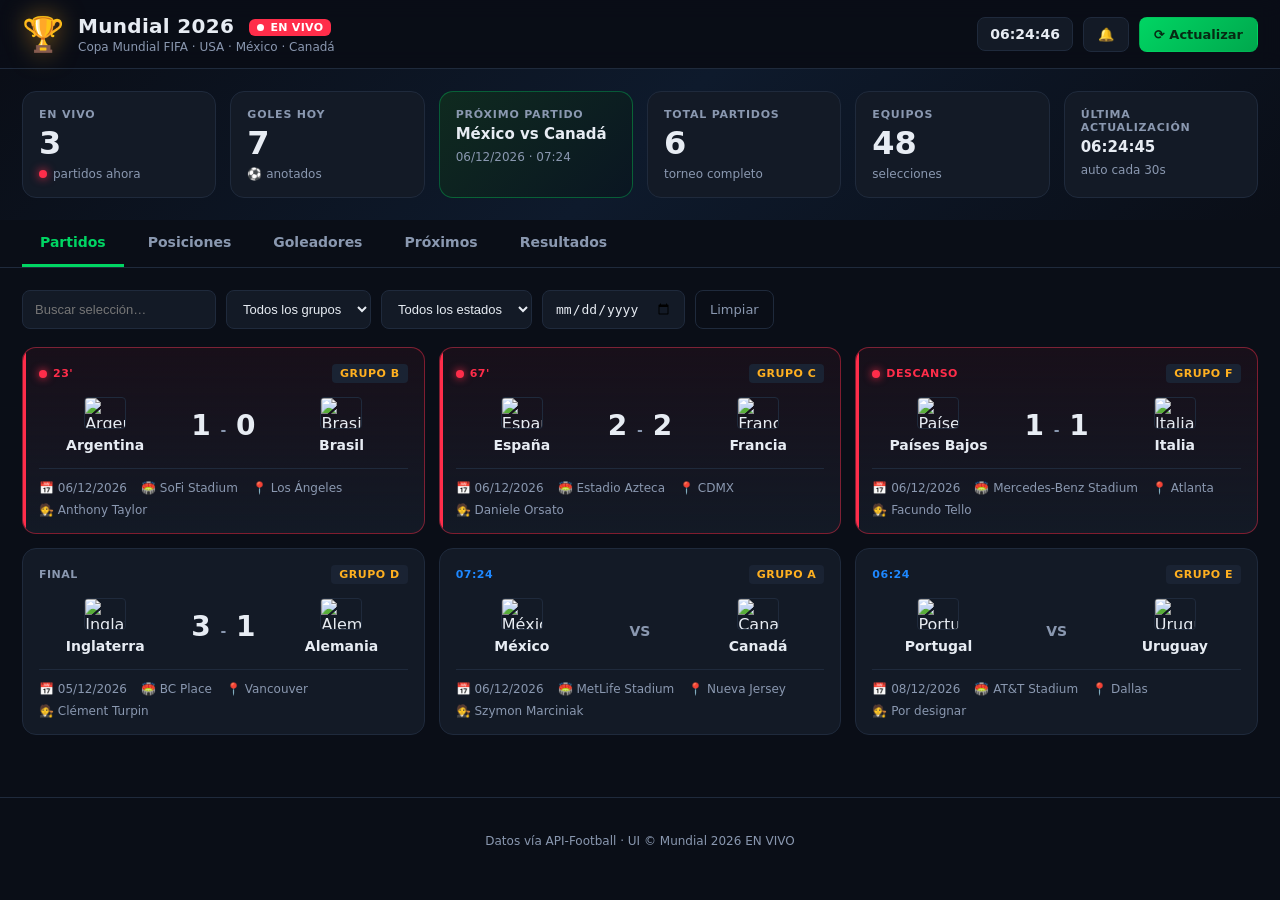
==== public/mundial/index.html @ 618f3731 "Changes Co-authored-by: SalvaFriu9 <187421388+SalvaFriu9@users.noreply.github.com>" ====
<!DOCTYPE html>
<html lang="es">
<head>
<meta charset="UTF-8" />
<meta name="viewport" content="width=device-width, initial-scale=1.0" />
<title>Mundial 2026 EN VIVO · Marcadores, Posiciones y Estadísticas</title>
<meta name="description" content="Sigue en vivo la Copa Mundial FIFA 2026: marcadores en directo, goles, posiciones por grupo, estadísticas, goleadores y próximos partidos." />
<link rel="preconnect" href="https://flagcdn.com" />
<link rel="stylesheet" href="./styles.css" />
</head>
<body>
  <!-- HEADER -->
  <header class="topbar">
    <div class="brand">
      <div class="logo">🏆</div>
      <div>
        <h1>Mundial 2026 <span class="live-tag"><span class="dot"></span>EN VIVO</span></h1>
        <p class="sub">Copa Mundial FIFA · USA · México · Canadá</p>
      </div>
    </div>
    <div class="header-actions">
      <div class="clock" id="clock">--:--:--</div>
      <button id="soundToggle" class="icon-btn" title="Sonido de gol">🔔</button>
      <button id="refreshBtn" class="icon-btn primary" title="Actualizar ahora">⟳ Actualizar</button>
    </div>
  </header>

  <!-- DASHBOARD -->
  <section class="dashboard" aria-label="Resumen">
    <div class="stat-card">
      <div class="stat-label">En vivo</div>
      <div class="stat-value" id="stat-live">0</div>
      <div class="stat-foot"><span class="live-dot"></span>partidos ahora</div>
    </div>
    <div class="stat-card">
      <div class="stat-label">Goles hoy</div>
      <div class="stat-value" id="stat-goals">0</div>
      <div class="stat-foot">⚽ anotados</div>
    </div>
    <div class="stat-card highlight">
      <div class="stat-label">Próximo partido</div>
      <div class="stat-value small" id="stat-next">—</div>
      <div class="stat-foot" id="stat-next-time">—</div>
    </div>
    <div class="stat-card">
      <div class="stat-label">Total partidos</div>
      <div class="stat-value" id="stat-total">0</div>
      <div class="stat-foot">torneo completo</div>
    </div>
    <div class="stat-card">
      <div class="stat-label">Equipos</div>
      <div class="stat-value" id="stat-teams">48</div>
      <div class="stat-foot">selecciones</div>
    </div>
    <div class="stat-card">
      <div class="stat-label">Última actualización</div>
      <div class="stat-value small" id="stat-updated">—</div>
      <div class="stat-foot">auto cada 30s</div>
    </div>
  </section>

  <!-- TABS -->
  <nav class="tabs" id="tabs">
    <button class="tab active" data-tab="matches">Partidos</button>
    <button class="tab" data-tab="standings">Posiciones</button>
    <button class="tab" data-tab="scorers">Goleadores</button>
    <button class="tab" data-tab="upcoming">Próximos</button>
    <button class="tab" data-tab="results">Resultados</button>
  </nav>

  <main class="content">
    <!-- MATCHES -->
    <section class="tab-panel active" id="panel-matches">
      <div class="filters">
        <input type="text" id="f-team" placeholder="Buscar selección…" />
        <select id="f-group"><option value="">Todos los grupos</option></select>
        <select id="f-status">
          <option value="">Todos los estados</option>
          <option value="LIVE">En vivo</option>
          <option value="NS">Programados</option>
          <option value="FT">Finalizados</option>
        </select>
        <input type="date" id="f-date" />
        <button id="f-clear" class="ghost">Limpiar</button>
      </div>
      <div id="matches" class="match-grid"></div>
    </section>

    <!-- STANDINGS -->
    <section class="tab-panel" id="panel-standings">
      <div id="standings" class="standings-grid"></div>
    </section>

    <!-- SCORERS -->
    <section class="tab-panel" id="panel-scorers">
      <div id="scorers" class="scorers-list"></div>
    </section>

    <!-- UPCOMING -->
    <section class="tab-panel" id="panel-upcoming">
      <div id="upcoming" class="match-grid"></div>
    </section>

    <!-- RESULTS -->
    <section class="tab-panel" id="panel-results">
      <div id="results" class="match-grid"></div>
    </section>
  </main>

  <!-- MATCH DETAIL MODAL -->
  <div class="modal" id="modal" hidden>
    <div class="modal-bg" data-close></div>
    <div class="modal-card">
      <button class="modal-close" data-close>✕</button>
      <div id="modal-body"></div>
    </div>
  </div>

  <!-- TOAST -->
  <div id="toasts" class="toasts"></div>

  <audio id="goalSound" src="https://cdn.jsdelivr.net/gh/anars/blank-audio@master/250-milliseconds-of-silence.mp3" preload="auto"></audio>

  <footer class="footer">
    <p>Datos vía API-Football · UI © Mundial 2026 EN VIVO</p>
  </footer>

  <script src="./app.js" defer></script>
</body>
</html>
---- public/mundial/styles.css ----
/* === MUNDIAL 2026 EN VIVO === */
:root{
  --bg:#0a0e17;
  --bg-2:#111827;
  --panel:#131a26;
  --panel-2:#1a2333;
  --border:#1f2a3c;
  --text:#e7ecf3;
  --muted:#8a98b0;
  --primary:#00d563;       /* verde campo */
  --primary-2:#00a84d;
  --accent:#ffb020;        /* dorado trofeo */
  --live:#ff2d4a;
  --blue:#1e88ff;
  --shadow: 0 10px 30px rgba(0,0,0,.45);
  --radius:14px;
  --grad-hero: linear-gradient(135deg,#0a0e17 0%,#0e1a2c 50%,#0a0e17 100%);
}
*{box-sizing:border-box}
html,body{margin:0;padding:0;background:var(--bg);color:var(--text);font-family:'Inter','Segoe UI',system-ui,sans-serif;-webkit-font-smoothing:antialiased}
a{color:inherit}
button{font-family:inherit;cursor:pointer}

/* TOPBAR */
.topbar{
  position:sticky;top:0;z-index:50;
  display:flex;justify-content:space-between;align-items:center;
  padding:14px 22px;background:rgba(10,14,23,.85);backdrop-filter:blur(10px);
  border-bottom:1px solid var(--border);
}
.brand{display:flex;align-items:center;gap:14px}
.logo{font-size:34px;filter:drop-shadow(0 0 12px rgba(255,176,32,.5))}
.topbar h1{margin:0;font-size:20px;font-weight:800;letter-spacing:.3px}
.topbar .sub{margin:2px 0 0;color:var(--muted);font-size:12px}
.live-tag{display:inline-flex;align-items:center;gap:6px;background:var(--live);color:#fff;padding:2px 8px;border-radius:6px;font-size:11px;font-weight:700;margin-left:8px;vertical-align:middle}
.live-tag .dot{width:7px;height:7px;border-radius:50%;background:#fff;animation:blink 1s infinite}
@keyframes blink{50%{opacity:.25}}
.header-actions{display:flex;gap:10px;align-items:center}
.clock{font-variant-numeric:tabular-nums;background:var(--panel);padding:8px 12px;border-radius:8px;border:1px solid var(--border);font-weight:600;font-size:14px}
.icon-btn{background:var(--panel);border:1px solid var(--border);color:var(--text);padding:9px 14px;border-radius:8px;font-weight:600;font-size:13px;transition:all .2s}
.icon-btn:hover{background:var(--panel-2);transform:translateY(-1px)}
.icon-btn.primary{background:linear-gradient(135deg,var(--primary),var(--primary-2));border-color:transparent;color:#062a13}
.icon-btn.primary:hover{filter:brightness(1.1)}

/* DASHBOARD */
.dashboard{
  display:grid;grid-template-columns:repeat(6,1fr);gap:14px;padding:22px;
  background:var(--grad-hero);
}
.stat-card{
  background:var(--panel);border:1px solid var(--border);border-radius:var(--radius);
  padding:16px;position:relative;overflow:hidden;transition:transform .2s,border-color .2s;
}
.stat-card:hover{transform:translateY(-2px);border-color:#2a3a55}
.stat-card.highlight{background:linear-gradient(135deg,#0f2a1f,#0a1622);border-color:rgba(0,213,99,.35)}
.stat-label{color:var(--muted);font-size:11px;text-transform:uppercase;letter-spacing:.8px;font-weight:600}
.stat-value{font-size:32px;font-weight:800;margin-top:6px;line-height:1}
.stat-value.small{font-size:15px;font-weight:700}
.stat-foot{margin-top:8px;color:var(--muted);font-size:12px;display:flex;align-items:center;gap:6px}
.live-dot{width:8px;height:8px;border-radius:50%;background:var(--live);box-shadow:0 0 10px var(--live);animation:blink 1s infinite}

/* TABS */
.tabs{display:flex;gap:6px;padding:0 22px;border-bottom:1px solid var(--border);overflow-x:auto;scrollbar-width:none}
.tabs::-webkit-scrollbar{display:none}
.tab{background:transparent;border:none;color:var(--muted);padding:14px 18px;font-weight:600;font-size:14px;border-bottom:3px solid transparent;white-space:nowrap;transition:all .2s}
.tab:hover{color:var(--text)}
.tab.active{color:var(--primary);border-color:var(--primary)}

.content{padding:22px;max-width:1500px;margin:0 auto}
.tab-panel{display:none;animation:fade .3s}
.tab-panel.active{display:block}
@keyframes fade{from{opacity:0;transform:translateY(6px)}to{opacity:1}}

/* FILTERS */
.filters{display:flex;gap:10px;flex-wrap:wrap;margin-bottom:18px}
.filters input,.filters select{
  background:var(--panel);border:1px solid var(--border);color:var(--text);
  padding:10px 12px;border-radius:8px;font-size:13px;min-width:140px;outline:none;
}
.filters input:focus,.filters select:focus{border-color:var(--primary)}
.ghost{background:transparent;border:1px solid var(--border);color:var(--muted);padding:10px 14px;border-radius:8px;font-size:13px}
.ghost:hover{color:var(--text);border-color:var(--text)}

/* MATCH CARDS */
.match-grid{display:grid;grid-template-columns:repeat(auto-fill,minmax(340px,1fr));gap:14px}
.match-card{
  background:var(--panel);border:1px solid var(--border);border-radius:var(--radius);
  padding:16px;cursor:pointer;transition:all .25s;position:relative;overflow:hidden;
}
.match-card:hover{transform:translateY(-3px);border-color:#2a3a55;box-shadow:var(--shadow)}
.match-card.live{border-color:rgba(255,45,74,.45);background:linear-gradient(180deg,rgba(255,45,74,.06),var(--panel))}
.match-card.live::before{content:'';position:absolute;left:0;top:0;bottom:0;width:3px;background:var(--live)}
.match-card.updated{animation:pulse 1s}
@keyframes pulse{0%{box-shadow:0 0 0 0 rgba(0,213,99,.5)}100%{box-shadow:0 0 0 14px rgba(0,213,99,0)}}

.mc-head{display:flex;justify-content:space-between;align-items:center;font-size:11px;color:var(--muted);margin-bottom:14px;text-transform:uppercase;letter-spacing:.5px}
.mc-status{display:flex;align-items:center;gap:6px;font-weight:700}
.mc-status.live{color:var(--live)}
.mc-status.live .blink{width:8px;height:8px;background:var(--live);border-radius:50%;animation:blink 1s infinite;box-shadow:0 0 8px var(--live)}
.mc-status.ft{color:var(--muted)}
.mc-status.ns{color:var(--blue)}
.mc-group{background:var(--panel-2);padding:3px 8px;border-radius:4px;color:var(--accent);font-weight:700}

.mc-teams{display:grid;grid-template-columns:1fr auto 1fr;gap:12px;align-items:center}
.mc-team{display:flex;flex-direction:column;align-items:center;gap:8px;text-align:center}
.mc-team img{width:42px;height:32px;object-fit:cover;border-radius:4px;border:1px solid var(--border)}
.mc-team .name{font-weight:700;font-size:14px;line-height:1.2}
.mc-score{font-size:28px;font-weight:800;font-variant-numeric:tabular-nums;min-width:80px;text-align:center}
.mc-score .vs{font-size:14px;color:var(--muted)}
.mc-foot{margin-top:14px;padding-top:12px;border-top:1px solid var(--border);font-size:12px;color:var(--muted);display:flex;flex-wrap:wrap;gap:8px 14px}
.mc-foot span{display:inline-flex;align-items:center;gap:5px}

/* STANDINGS */
.standings-grid{display:grid;grid-template-columns:repeat(auto-fill,minmax(380px,1fr));gap:16px}
.group-card{background:var(--panel);border:1px solid var(--border);border-radius:var(--radius);overflow:hidden}
.group-head{padding:14px 16px;background:linear-gradient(90deg,var(--panel-2),var(--panel));border-bottom:1px solid var(--border);font-weight:800;color:var(--accent);letter-spacing:.5px}
.group-table{width:100%;border-collapse:collapse;font-size:13px}
.group-table th,.group-table td{padding:10px 12px;text-align:center}
.group-table th{color:var(--muted);font-weight:600;font-size:11px;text-transform:uppercase;background:var(--bg-2)}
.group-table td.team{text-align:left;display:flex;align-items:center;gap:8px;font-weight:600}
.group-table td.team img{width:22px;height:16px;object-fit:cover;border-radius:2px}
.group-table tr{border-top:1px solid var(--border)}
.group-table tr.qualified td:first-child{border-left:3px solid var(--primary)}

/* SCORERS */
.scorers-list{display:grid;gap:10px;max-width:800px;margin:0 auto}
.scorer-row{display:grid;grid-template-columns:40px 1fr auto;gap:14px;align-items:center;background:var(--panel);border:1px solid var(--border);padding:14px 18px;border-radius:10px}
.scorer-rank{font-size:18px;font-weight:800;color:var(--accent);text-align:center}
.scorer-info .name{font-weight:700}
.scorer-info .team{color:var(--muted);font-size:12px;display:flex;align-items:center;gap:6px;margin-top:3px}
.scorer-info .team img{width:18px;height:13px;border-radius:2px}
.scorer-goals{font-size:22px;font-weight:800;color:var(--primary)}
.scorer-goals small{font-size:11px;color:var(--muted);font-weight:500;display:block;text-align:right}

/* MODAL */
.modal{position:fixed;inset:0;z-index:100;display:flex;align-items:center;justify-content:center;padding:20px}
.modal[hidden]{display:none}
.modal-bg{position:absolute;inset:0;background:rgba(0,0,0,.7);backdrop-filter:blur(4px)}
.modal-card{position:relative;background:var(--panel);border:1px solid var(--border);border-radius:var(--radius);max-width:680px;width:100%;max-height:90vh;overflow:auto;padding:24px;box-shadow:var(--shadow)}
.modal-close{position:absolute;top:14px;right:14px;background:var(--panel-2);border:none;color:var(--text);width:32px;height:32px;border-radius:50%;font-size:14px}
.stats-row{display:grid;grid-template-columns:1fr 60px 1fr;align-items:center;gap:10px;margin:10px 0}
.stat-bar{height:6px;background:var(--bg-2);border-radius:3px;overflow:hidden;position:relative}
.stat-bar-fill{height:100%;background:var(--primary);transition:width .5s}
.stat-bar.right .stat-bar-fill{background:var(--blue);float:right}
.stat-label-center{text-align:center;font-size:11px;color:var(--muted);text-transform:uppercase;font-weight:600}
.stat-num{font-weight:700;font-variant-numeric:tabular-nums}

/* SKELETON */
.skeleton{background:linear-gradient(90deg,var(--panel) 0%,var(--panel-2) 50%,var(--panel) 100%);background-size:200% 100%;animation:shimmer 1.5s infinite;border-radius:var(--radius);height:160px}
@keyframes shimmer{0%{background-position:200% 0}100%{background-position:-200% 0}}

/* TOAST */
.toasts{position:fixed;bottom:20px;right:20px;z-index:200;display:flex;flex-direction:column;gap:10px;max-width:340px}
.toast{background:var(--panel);border:1px solid var(--border);border-left:4px solid var(--primary);padding:14px 16px;border-radius:8px;box-shadow:var(--shadow);animation:slideIn .3s;font-size:13px}
.toast.goal{border-left-color:var(--accent)}
.toast.error{border-left-color:var(--live)}
.toast strong{display:block;margin-bottom:3px}
@keyframes slideIn{from{transform:translateX(110%)}to{transform:translateX(0)}}

/* EMPTY / ERROR */
.empty{padding:60px 20px;text-align:center;color:var(--muted)}
.empty .ico{font-size:48px;margin-bottom:10px;opacity:.5}

.footer{padding:24px;text-align:center;color:var(--muted);font-size:12px;border-top:1px solid var(--border);margin-top:40px}

/* RESPONSIVE */
@media(max-width:1100px){
  .dashboard{grid-template-columns:repeat(3,1fr)}
}
@media(max-width:720px){
  .topbar{padding:12px 14px;flex-wrap:wrap;gap:10px}
  .topbar h1{font-size:17px}
  .clock{display:none}
  .dashboard{grid-template-columns:repeat(2,1fr);padding:14px;gap:10px}
  .stat-value{font-size:24px}
  .content{padding:14px}
  .match-grid{grid-template-columns:1fr}
  .filters input,.filters select{min-width:0;flex:1 1 140px}
}
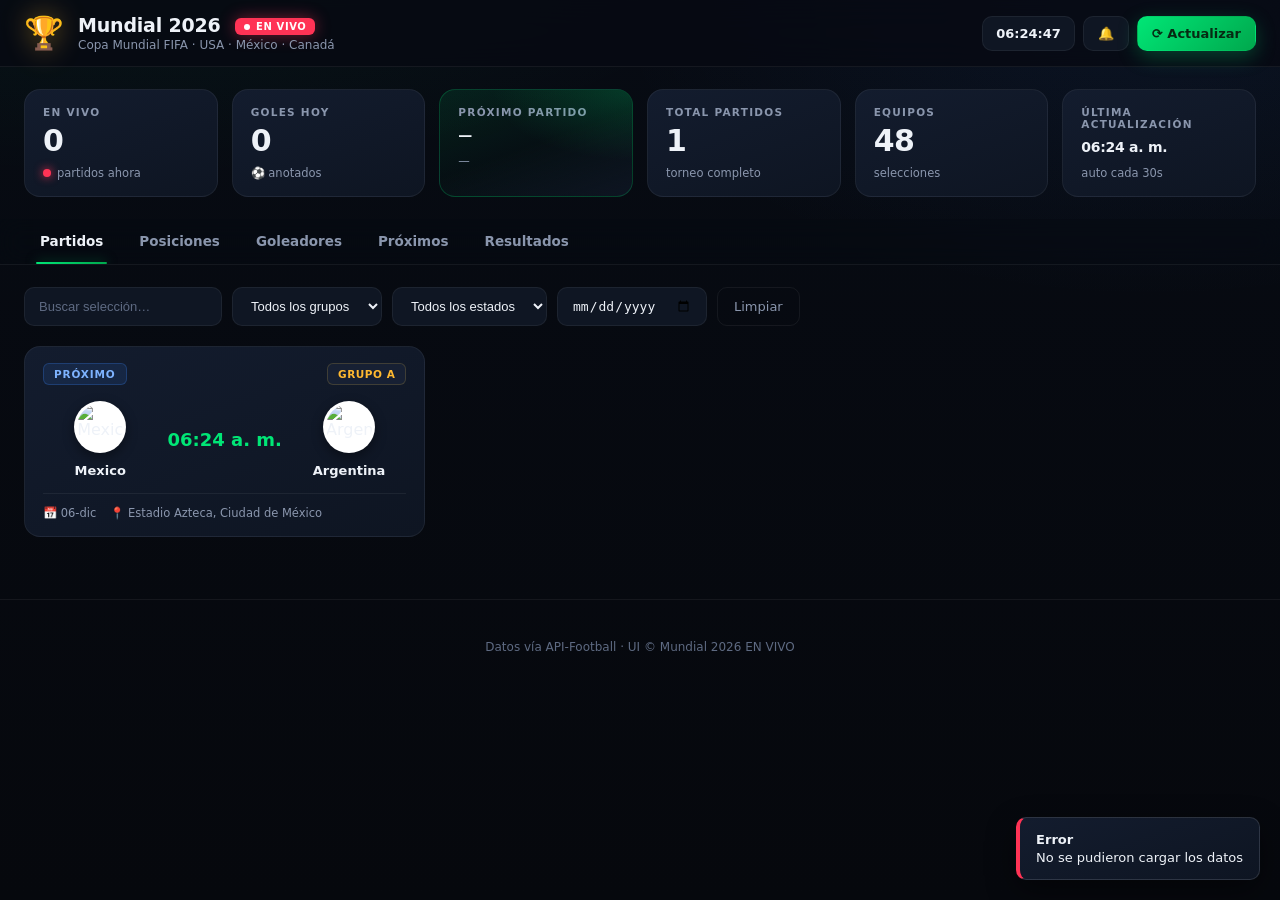
==== commit 80529b8d: "Changes Co-authored-by: SalvaFriu9 <187421388+SalvaFriu9@users.noreply.github.com>" ====
--- a/public/mundial/index.html
+++ b/public/mundial/index.html
@@ -125,6 +125,16 @@
     <p>Datos vía API-Football · UI © Mundial 2026 EN VIVO</p>
   </footer>
 
+  <!-- LIVE PLAYER MODAL -->
+  <div class="modal" id="playerModal" hidden>
+    <div class="modal-bg" data-close-player></div>
+    <div class="modal-card player-card">
+      <button class="modal-close" data-close-player>✕</button>
+      <div id="player-body"></div>
+    </div>
+  </div>
+
+  <script src="https://cdn.jsdelivr.net/npm/hls.js@1.5.13/dist/hls.min.js"></script>
   <script src="./app.js" defer></script>
 </body>
 </html>
--- a/public/mundial/styles.css
+++ b/public/mundial/styles.css
@@ -1,179 +1,290 @@
-/* === MUNDIAL 2026 EN VIVO === */
+/* ============================================
+   MUNDIAL 2026 — Premium UI (Google Sports / SofaScore inspired)
+============================================ */
 :root{
-  --bg:#0a0e17;
-  --bg-2:#111827;
-  --panel:#131a26;
-  --panel-2:#1a2333;
-  --border:#1f2a3c;
-  --text:#e7ecf3;
-  --muted:#8a98b0;
-  --primary:#00d563;       /* verde campo */
-  --primary-2:#00a84d;
-  --accent:#ffb020;        /* dorado trofeo */
-  --live:#ff2d4a;
-  --blue:#1e88ff;
-  --shadow: 0 10px 30px rgba(0,0,0,.45);
-  --radius:14px;
-  --grad-hero: linear-gradient(135deg,#0a0e17 0%,#0e1a2c 50%,#0a0e17 100%);
+  --bg:#06080d;
+  --bg-2:#0b1018;
+  --panel:#0f1623;
+  --panel-2:#172033;
+  --panel-3:#1d273c;
+  --border:rgba(255,255,255,.06);
+  --border-2:rgba(255,255,255,.12);
+  --text:#eef2f8;
+  --muted:#8a96ad;
+  --muted-2:#5e6a82;
+  --primary:#00e676;
+  --primary-2:#00b85e;
+  --accent:#ffb930;
+  --live:#ff3355;
+  --live-glow:rgba(255,51,85,.45);
+  --blue:#3b82f6;
+  --gold:#f5c542;
+  --silver:#cbd5e1;
+  --bronze:#d97b4a;
+  --grad-hero:radial-gradient(1200px 600px at 10% -20%,rgba(0,230,118,.08),transparent 60%),
+              radial-gradient(900px 500px at 90% 0%,rgba(59,130,246,.08),transparent 60%),
+              linear-gradient(180deg,#070b13 0%,#06080d 100%);
+  --grad-card:linear-gradient(160deg,#131c2e 0%,#0e1522 100%);
+  --grad-live:linear-gradient(160deg,#1d1320 0%,#0e1522 60%);
+  --grad-primary:linear-gradient(135deg,#00e676,#00a84d);
+  --shadow-sm:0 2px 8px rgba(0,0,0,.35);
+  --shadow:0 10px 30px rgba(0,0,0,.45);
+  --shadow-lg:0 20px 60px rgba(0,0,0,.55);
+  --shadow-live:0 0 0 1px rgba(255,51,85,.35),0 10px 40px rgba(255,51,85,.15);
+  --radius:16px;
+  --radius-sm:10px;
 }
 *{box-sizing:border-box}
-html,body{margin:0;padding:0;background:var(--bg);color:var(--text);font-family:'Inter','Segoe UI',system-ui,sans-serif;-webkit-font-smoothing:antialiased}
+html,body{margin:0;padding:0;background:var(--bg);color:var(--text);font-family:'Inter',-apple-system,'Segoe UI',system-ui,sans-serif;-webkit-font-smoothing:antialiased;font-feature-settings:"cv11","ss01"}
+body{background:var(--grad-hero);min-height:100vh}
 a{color:inherit}
 button{font-family:inherit;cursor:pointer}
-
-/* TOPBAR */
+img{display:block}
+
+/* ===== TOPBAR ===== */
 .topbar{
   position:sticky;top:0;z-index:50;
   display:flex;justify-content:space-between;align-items:center;
-  padding:14px 22px;background:rgba(10,14,23,.85);backdrop-filter:blur(10px);
+  padding:14px 24px;
+  background:rgba(7,10,18,.78);
+  backdrop-filter:blur(16px);-webkit-backdrop-filter:blur(16px);
   border-bottom:1px solid var(--border);
 }
 .brand{display:flex;align-items:center;gap:14px}
-.logo{font-size:34px;filter:drop-shadow(0 0 12px rgba(255,176,32,.5))}
-.topbar h1{margin:0;font-size:20px;font-weight:800;letter-spacing:.3px}
-.topbar .sub{margin:2px 0 0;color:var(--muted);font-size:12px}
-.live-tag{display:inline-flex;align-items:center;gap:6px;background:var(--live);color:#fff;padding:2px 8px;border-radius:6px;font-size:11px;font-weight:700;margin-left:8px;vertical-align:middle}
-.live-tag .dot{width:7px;height:7px;border-radius:50%;background:#fff;animation:blink 1s infinite}
-@keyframes blink{50%{opacity:.25}}
-.header-actions{display:flex;gap:10px;align-items:center}
-.clock{font-variant-numeric:tabular-nums;background:var(--panel);padding:8px 12px;border-radius:8px;border:1px solid var(--border);font-weight:600;font-size:14px}
-.icon-btn{background:var(--panel);border:1px solid var(--border);color:var(--text);padding:9px 14px;border-radius:8px;font-weight:600;font-size:13px;transition:all .2s}
-.icon-btn:hover{background:var(--panel-2);transform:translateY(-1px)}
-.icon-btn.primary{background:linear-gradient(135deg,var(--primary),var(--primary-2));border-color:transparent;color:#062a13}
-.icon-btn.primary:hover{filter:brightness(1.1)}
-
-/* DASHBOARD */
+.logo{font-size:32px;filter:drop-shadow(0 0 14px rgba(255,185,48,.45))}
+.topbar h1{margin:0;font-size:19px;font-weight:800;letter-spacing:-.01em}
+.topbar .sub{margin:2px 0 0;color:var(--muted);font-size:12px;font-weight:500}
+.live-tag{display:inline-flex;align-items:center;gap:6px;background:var(--live);color:#fff;padding:3px 9px;border-radius:6px;font-size:10px;font-weight:800;letter-spacing:.06em;margin-left:8px;vertical-align:middle;box-shadow:0 0 16px var(--live-glow)}
+.live-tag .dot{width:6px;height:6px;border-radius:50%;background:#fff;animation:blink 1.2s infinite}
+@keyframes blink{0%,100%{opacity:1}50%{opacity:.25}}
+.header-actions{display:flex;gap:8px;align-items:center}
+.clock{font-variant-numeric:tabular-nums;background:var(--panel);padding:9px 13px;border-radius:10px;border:1px solid var(--border);font-weight:600;font-size:13px;color:var(--text)}
+.icon-btn{background:var(--panel);border:1px solid var(--border);color:var(--text);padding:9px 14px;border-radius:10px;font-weight:600;font-size:13px;transition:all .2s}
+.icon-btn:hover{background:var(--panel-2);border-color:var(--border-2);transform:translateY(-1px)}
+.icon-btn.primary{background:var(--grad-primary);border-color:transparent;color:#062a13;box-shadow:0 6px 20px rgba(0,230,118,.25)}
+.icon-btn.primary:hover{filter:brightness(1.08)}
+
+/* ===== DASHBOARD ===== */
 .dashboard{
-  display:grid;grid-template-columns:repeat(6,1fr);gap:14px;padding:22px;
-  background:var(--grad-hero);
+  display:grid;grid-template-columns:repeat(6,1fr);gap:14px;padding:22px 24px;
 }
 .stat-card{
-  background:var(--panel);border:1px solid var(--border);border-radius:var(--radius);
-  padding:16px;position:relative;overflow:hidden;transition:transform .2s,border-color .2s;
-}
-.stat-card:hover{transform:translateY(-2px);border-color:#2a3a55}
-.stat-card.highlight{background:linear-gradient(135deg,#0f2a1f,#0a1622);border-color:rgba(0,213,99,.35)}
-.stat-label{color:var(--muted);font-size:11px;text-transform:uppercase;letter-spacing:.8px;font-weight:600}
-.stat-value{font-size:32px;font-weight:800;margin-top:6px;line-height:1}
-.stat-value.small{font-size:15px;font-weight:700}
-.stat-foot{margin-top:8px;color:var(--muted);font-size:12px;display:flex;align-items:center;gap:6px}
-.live-dot{width:8px;height:8px;border-radius:50%;background:var(--live);box-shadow:0 0 10px var(--live);animation:blink 1s infinite}
-
-/* TABS */
-.tabs{display:flex;gap:6px;padding:0 22px;border-bottom:1px solid var(--border);overflow-x:auto;scrollbar-width:none}
+  background:var(--grad-card);border:1px solid var(--border);border-radius:var(--radius);
+  padding:16px 18px;position:relative;overflow:hidden;
+  transition:transform .25s,border-color .25s,box-shadow .25s;
+  animation:fadeUp .5s ease-out both;
+}
+.stat-card:hover{transform:translateY(-3px);border-color:var(--border-2);box-shadow:var(--shadow)}
+.stat-card.highlight{background:linear-gradient(160deg,rgba(0,230,118,.10),rgba(0,168,77,.04) 50%,#0e1522);border-color:rgba(0,230,118,.22)}
+.stat-card.highlight::after{content:"";position:absolute;inset:0;background:radial-gradient(200px 100px at 100% 0%,rgba(0,230,118,.18),transparent 70%);pointer-events:none}
+.stat-label{color:var(--muted);font-size:10.5px;text-transform:uppercase;letter-spacing:.12em;font-weight:700}
+.stat-value{font-size:30px;font-weight:800;margin-top:8px;line-height:1;letter-spacing:-.02em}
+.stat-value.small{font-size:14px;font-weight:700;line-height:1.3}
+.stat-foot{margin-top:10px;color:var(--muted);font-size:11.5px;display:flex;align-items:center;gap:6px}
+.live-dot{width:8px;height:8px;border-radius:50%;background:var(--live);box-shadow:0 0 10px var(--live);animation:blink 1.2s infinite}
+
+/* ===== TABS ===== */
+.tabs{display:flex;gap:4px;padding:0 24px;border-bottom:1px solid var(--border);overflow-x:auto;scrollbar-width:none;background:rgba(7,10,18,.4);position:sticky;top:64px;z-index:40;backdrop-filter:blur(12px)}
 .tabs::-webkit-scrollbar{display:none}
-.tab{background:transparent;border:none;color:var(--muted);padding:14px 18px;font-weight:600;font-size:14px;border-bottom:3px solid transparent;white-space:nowrap;transition:all .2s}
+.tab{background:transparent;border:none;color:var(--muted);padding:14px 16px;font-weight:600;font-size:13.5px;border-bottom:2px solid transparent;white-space:nowrap;transition:all .2s;position:relative;margin-bottom:-1px}
 .tab:hover{color:var(--text)}
-.tab.active{color:var(--primary);border-color:var(--primary)}
-
-.content{padding:22px;max-width:1500px;margin:0 auto}
-.tab-panel{display:none;animation:fade .3s}
+.tab.active{color:var(--text)}
+.tab.active::after{content:"";position:absolute;left:12px;right:12px;bottom:-1px;height:2.5px;background:var(--grad-primary);border-radius:2px;box-shadow:0 0 12px rgba(0,230,118,.5)}
+
+.content{padding:22px 24px;max-width:1500px;margin:0 auto}
+.tab-panel{display:none;animation:fade .35s ease-out}
 .tab-panel.active{display:block}
-@keyframes fade{from{opacity:0;transform:translateY(6px)}to{opacity:1}}
-
-/* FILTERS */
-.filters{display:flex;gap:10px;flex-wrap:wrap;margin-bottom:18px}
+@keyframes fade{from{opacity:0;transform:translateY(8px)}to{opacity:1;transform:none}}
+@keyframes fadeUp{from{opacity:0;transform:translateY(12px)}to{opacity:1;transform:none}}
+
+/* ===== FILTERS ===== */
+.filters{display:flex;gap:10px;flex-wrap:wrap;margin-bottom:20px}
 .filters input,.filters select{
   background:var(--panel);border:1px solid var(--border);color:var(--text);
-  padding:10px 12px;border-radius:8px;font-size:13px;min-width:140px;outline:none;
-}
-.filters input:focus,.filters select:focus{border-color:var(--primary)}
-.ghost{background:transparent;border:1px solid var(--border);color:var(--muted);padding:10px 14px;border-radius:8px;font-size:13px}
-.ghost:hover{color:var(--text);border-color:var(--text)}
-
-/* MATCH CARDS */
-.match-grid{display:grid;grid-template-columns:repeat(auto-fill,minmax(340px,1fr));gap:14px}
+  padding:10px 14px;border-radius:10px;font-size:13px;min-width:150px;outline:none;
+  transition:border-color .2s,background .2s;
+}
+.filters input:focus,.filters select:focus{border-color:var(--primary);background:var(--panel-2)}
+.filters input::placeholder{color:var(--muted-2)}
+.ghost{background:transparent;border:1px solid var(--border);color:var(--muted);padding:10px 16px;border-radius:10px;font-size:13px;font-weight:500;transition:all .2s}
+.ghost:hover{color:var(--text);border-color:var(--border-2);background:var(--panel)}
+
+/* ===== MATCH CARDS (Google Sports style) ===== */
+.match-grid{display:grid;grid-template-columns:repeat(auto-fill,minmax(330px,1fr));gap:14px}
 .match-card{
-  background:var(--panel);border:1px solid var(--border);border-radius:var(--radius);
-  padding:16px;cursor:pointer;transition:all .25s;position:relative;overflow:hidden;
-}
-.match-card:hover{transform:translateY(-3px);border-color:#2a3a55;box-shadow:var(--shadow)}
-.match-card.live{border-color:rgba(255,45,74,.45);background:linear-gradient(180deg,rgba(255,45,74,.06),var(--panel))}
-.match-card.live::before{content:'';position:absolute;left:0;top:0;bottom:0;width:3px;background:var(--live)}
-.match-card.updated{animation:pulse 1s}
-@keyframes pulse{0%{box-shadow:0 0 0 0 rgba(0,213,99,.5)}100%{box-shadow:0 0 0 14px rgba(0,213,99,0)}}
-
-.mc-head{display:flex;justify-content:space-between;align-items:center;font-size:11px;color:var(--muted);margin-bottom:14px;text-transform:uppercase;letter-spacing:.5px}
-.mc-status{display:flex;align-items:center;gap:6px;font-weight:700}
-.mc-status.live{color:var(--live)}
-.mc-status.live .blink{width:8px;height:8px;background:var(--live);border-radius:50%;animation:blink 1s infinite;box-shadow:0 0 8px var(--live)}
-.mc-status.ft{color:var(--muted)}
-.mc-status.ns{color:var(--blue)}
-.mc-group{background:var(--panel-2);padding:3px 8px;border-radius:4px;color:var(--accent);font-weight:700}
-
-.mc-teams{display:grid;grid-template-columns:1fr auto 1fr;gap:12px;align-items:center}
-.mc-team{display:flex;flex-direction:column;align-items:center;gap:8px;text-align:center}
-.mc-team img{width:42px;height:32px;object-fit:cover;border-radius:4px;border:1px solid var(--border)}
-.mc-team .name{font-weight:700;font-size:14px;line-height:1.2}
-.mc-score{font-size:28px;font-weight:800;font-variant-numeric:tabular-nums;min-width:80px;text-align:center}
-.mc-score .vs{font-size:14px;color:var(--muted)}
-.mc-foot{margin-top:14px;padding-top:12px;border-top:1px solid var(--border);font-size:12px;color:var(--muted);display:flex;flex-wrap:wrap;gap:8px 14px}
-.mc-foot span{display:inline-flex;align-items:center;gap:5px}
-
-/* STANDINGS */
-.standings-grid{display:grid;grid-template-columns:repeat(auto-fill,minmax(380px,1fr));gap:16px}
-.group-card{background:var(--panel);border:1px solid var(--border);border-radius:var(--radius);overflow:hidden}
-.group-head{padding:14px 16px;background:linear-gradient(90deg,var(--panel-2),var(--panel));border-bottom:1px solid var(--border);font-weight:800;color:var(--accent);letter-spacing:.5px}
-.group-table{width:100%;border-collapse:collapse;font-size:13px}
-.group-table th,.group-table td{padding:10px 12px;text-align:center}
-.group-table th{color:var(--muted);font-weight:600;font-size:11px;text-transform:uppercase;background:var(--bg-2)}
-.group-table td.team{text-align:left;display:flex;align-items:center;gap:8px;font-weight:600}
-.group-table td.team img{width:22px;height:16px;object-fit:cover;border-radius:2px}
-.group-table tr{border-top:1px solid var(--border)}
-.group-table tr.qualified td:first-child{border-left:3px solid var(--primary)}
-
-/* SCORERS */
-.scorers-list{display:grid;gap:10px;max-width:800px;margin:0 auto}
-.scorer-row{display:grid;grid-template-columns:40px 1fr auto;gap:14px;align-items:center;background:var(--panel);border:1px solid var(--border);padding:14px 18px;border-radius:10px}
-.scorer-rank{font-size:18px;font-weight:800;color:var(--accent);text-align:center}
-.scorer-info .name{font-weight:700}
-.scorer-info .team{color:var(--muted);font-size:12px;display:flex;align-items:center;gap:6px;margin-top:3px}
-.scorer-info .team img{width:18px;height:13px;border-radius:2px}
-.scorer-goals{font-size:22px;font-weight:800;color:var(--primary)}
-.scorer-goals small{font-size:11px;color:var(--muted);font-weight:500;display:block;text-align:right}
-
-/* MODAL */
-.modal{position:fixed;inset:0;z-index:100;display:flex;align-items:center;justify-content:center;padding:20px}
+  background:var(--grad-card);border:1px solid var(--border);border-radius:var(--radius);
+  padding:16px 18px;cursor:pointer;position:relative;overflow:hidden;
+  transition:transform .25s cubic-bezier(.2,.7,.3,1),border-color .25s,box-shadow .25s;
+  animation:fadeUp .4s ease-out both;
+}
+.match-card:hover{transform:translateY(-4px);border-color:var(--border-2);box-shadow:var(--shadow)}
+.match-card.live{
+  background:var(--grad-live);
+  border-color:rgba(255,51,85,.35);
+  box-shadow:var(--shadow-live);
+  animation:fadeUp .4s ease-out both, liveGlow 2.4s ease-in-out infinite;
+}
+.match-card.live::before{content:"";position:absolute;left:0;top:0;bottom:0;width:3px;background:linear-gradient(180deg,var(--live),#ff6b80);box-shadow:0 0 14px var(--live)}
+.match-card.updated{animation:pulseUpdate 1.2s ease-out}
+@keyframes pulseUpdate{0%{box-shadow:0 0 0 0 rgba(0,230,118,.5)}100%{box-shadow:0 0 0 16px rgba(0,230,118,0)}}
+@keyframes liveGlow{0%,100%{box-shadow:0 0 0 1px rgba(255,51,85,.3),0 10px 30px rgba(255,51,85,.10)}50%{box-shadow:0 0 0 1px rgba(255,51,85,.5),0 10px 40px rgba(255,51,85,.22)}}
+
+.match-head{display:flex;justify-content:space-between;align-items:center;margin-bottom:16px;font-size:11px;color:var(--muted);text-transform:uppercase;letter-spacing:.06em}
+.match-head .round{background:var(--panel-2);padding:4px 10px;border-radius:6px;color:var(--accent);font-weight:700;font-size:10.5px;letter-spacing:.05em;border:1px solid rgba(245,197,66,.18)}
+
+/* Status badges */
+.badge{display:inline-flex;align-items:center;gap:6px;padding:4px 10px;border-radius:6px;font-weight:800;font-size:10.5px;letter-spacing:.08em}
+.badge.live{background:rgba(255,51,85,.14);color:var(--live);border:1px solid rgba(255,51,85,.3)}
+.badge.live .live-dot{width:6px;height:6px}
+.badge.ft{background:rgba(255,255,255,.06);color:var(--muted);border:1px solid var(--border)}
+.badge.ns{background:rgba(59,130,246,.12);color:#7eb3ff;border:1px solid rgba(59,130,246,.25)}
+
+/* Match body — home | score | away */
+.match-body{display:grid;grid-template-columns:1fr auto 1fr;gap:10px;align-items:center}
+.team{display:flex;flex-direction:column;align-items:center;gap:10px;text-align:center;min-width:0}
+.team img{
+  width:52px;height:52px;border-radius:50%;object-fit:cover;
+  background:#fff;padding:2px;
+  border:1px solid var(--border-2);
+  box-shadow:0 4px 12px rgba(0,0,0,.4),inset 0 0 0 1px rgba(255,255,255,.05);
+  transition:transform .25s cubic-bezier(.2,.7,.3,1);
+}
+.match-card:hover .team img{transform:scale(1.08)}
+.team .flag-fallback,.team:not(:has(img))::before{
+  content:"⚽";width:52px;height:52px;border-radius:50%;background:var(--panel-2);
+  display:flex;align-items:center;justify-content:center;font-size:24px;border:1px solid var(--border)
+}
+.team span{font-weight:700;font-size:13px;line-height:1.2;color:var(--text);max-width:100%;overflow:hidden;text-overflow:ellipsis;white-space:nowrap;padding:0 4px}
+
+.score{
+  font-size:30px;font-weight:800;font-variant-numeric:tabular-nums;
+  min-width:90px;text-align:center;letter-spacing:-.02em;
+  display:flex;align-items:center;justify-content:center;gap:8px;
+  color:var(--text);
+}
+.score span{color:var(--muted-2);font-weight:500;font-size:18px}
+.score.time{font-size:18px;font-weight:700;color:var(--primary);letter-spacing:0}
+.match-card.live .score{color:#fff;text-shadow:0 0 18px rgba(255,51,85,.3)}
+
+.match-foot{
+  margin-top:14px;padding-top:12px;border-top:1px solid var(--border);
+  font-size:11.5px;color:var(--muted);display:flex;flex-wrap:wrap;gap:6px 14px
+}
+.match-foot span{display:inline-flex;align-items:center;gap:5px}
+
+/* ===== STANDINGS (SofaScore-style) ===== */
+.standings-grid{display:grid;grid-template-columns:repeat(auto-fill,minmax(420px,1fr));gap:16px}
+.standing-card{
+  background:var(--grad-card);border:1px solid var(--border);border-radius:var(--radius);
+  overflow:hidden;box-shadow:var(--shadow-sm);
+  animation:fadeUp .4s ease-out both;
+}
+.standing-card h3{
+  margin:0;padding:14px 18px;
+  background:linear-gradient(90deg,var(--panel-3),var(--panel-2));
+  border-bottom:1px solid var(--border);
+  font-weight:800;color:var(--accent);font-size:13px;letter-spacing:.08em;text-transform:uppercase;
+  display:flex;align-items:center;gap:8px;
+}
+.standing-card h3::before{content:"";width:4px;height:18px;background:var(--grad-primary);border-radius:2px}
+.standing-table{width:100%;border-collapse:collapse;font-size:13px}
+.standing-table thead{position:sticky;top:0;background:var(--bg-2);z-index:1}
+.standing-table th{
+  padding:10px 6px;text-align:center;
+  color:var(--muted);font-weight:700;font-size:10.5px;text-transform:uppercase;letter-spacing:.08em;
+  border-bottom:1px solid var(--border);background:rgba(0,0,0,.2);
+}
+.standing-table th:nth-child(2){text-align:left;padding-left:14px}
+.standing-table td{padding:11px 6px;text-align:center;font-variant-numeric:tabular-nums;color:var(--text)}
+.standing-table tr{border-top:1px solid rgba(255,255,255,.04);transition:background .15s}
+.standing-table tbody tr:hover{background:rgba(255,255,255,.03)}
+.standing-table td:first-child{font-weight:700;color:var(--muted);position:relative;width:38px}
+.standing-table .team-cell{text-align:left;display:flex;align-items:center;gap:10px;font-weight:600;padding-left:14px}
+.standing-table .team-cell img{width:22px;height:22px;border-radius:50%;object-fit:cover;background:#fff;padding:1px;border:1px solid var(--border-2);flex-shrink:0}
+.standing-table td strong{color:var(--text);font-weight:800;font-size:14px}
+
+/* Qualification bands (top 2 = green, 3rd = blue/play-in) */
+.standing-table tbody tr:nth-child(1) td:first-child::before,
+.standing-table tbody tr:nth-child(2) td:first-child::before{
+  content:"";position:absolute;left:0;top:6px;bottom:6px;width:3px;background:var(--primary);border-radius:0 2px 2px 0;box-shadow:0 0 8px rgba(0,230,118,.4)
+}
+.standing-table tbody tr:nth-child(3) td:first-child::before{
+  content:"";position:absolute;left:0;top:6px;bottom:6px;width:3px;background:var(--blue);border-radius:0 2px 2px 0
+}
+.standing-table tbody tr:nth-child(1),
+.standing-table tbody tr:nth-child(2){background:linear-gradient(90deg,rgba(0,230,118,.05),transparent 60%)}
+.standing-table tbody tr:nth-child(3){background:linear-gradient(90deg,rgba(59,130,246,.04),transparent 60%)}
+
+/* ===== SCORERS ===== */
+.scorers-list{display:grid;gap:10px;max-width:820px;margin:0 auto}
+.scorer-row{
+  display:grid;grid-template-columns:48px 1fr auto;gap:14px;align-items:center;
+  background:var(--grad-card);border:1px solid var(--border);
+  padding:14px 20px;border-radius:14px;transition:all .25s;
+  animation:fadeUp .4s ease-out both;
+}
+.scorer-row:hover{transform:translateY(-2px);border-color:var(--border-2);box-shadow:var(--shadow)}
+.scorer-row:nth-child(1){background:linear-gradient(135deg,rgba(245,197,66,.12),var(--panel) 60%);border-color:rgba(245,197,66,.35);box-shadow:0 8px 28px rgba(245,197,66,.12)}
+.scorer-row:nth-child(2){border-color:rgba(203,213,225,.25)}
+.scorer-row:nth-child(3){border-color:rgba(217,123,74,.28)}
+.scorer-rank{font-size:20px;font-weight:800;color:var(--muted);text-align:center}
+.scorer-row:nth-child(1) .scorer-rank{color:var(--gold);font-size:24px;text-shadow:0 0 16px rgba(245,197,66,.5)}
+.scorer-row:nth-child(2) .scorer-rank{color:var(--silver)}
+.scorer-row:nth-child(3) .scorer-rank{color:var(--bronze)}
+.scorer-info .name{font-weight:700;font-size:14px}
+.scorer-info .team{color:var(--muted);font-size:12px;display:flex;align-items:center;gap:6px;margin-top:4px}
+.scorer-info .team img{width:18px;height:14px;border-radius:2px}
+.scorer-goals{font-size:24px;font-weight:800;color:var(--primary);font-variant-numeric:tabular-nums}
+.scorer-goals small{font-size:10.5px;color:var(--muted);font-weight:600;display:block;text-align:right;letter-spacing:.05em;text-transform:uppercase}
+
+/* ===== MODAL ===== */
+.modal{position:fixed;inset:0;z-index:100;display:flex;align-items:center;justify-content:center;padding:20px;animation:fade .25s}
 .modal[hidden]{display:none}
-.modal-bg{position:absolute;inset:0;background:rgba(0,0,0,.7);backdrop-filter:blur(4px)}
-.modal-card{position:relative;background:var(--panel);border:1px solid var(--border);border-radius:var(--radius);max-width:680px;width:100%;max-height:90vh;overflow:auto;padding:24px;box-shadow:var(--shadow)}
-.modal-close{position:absolute;top:14px;right:14px;background:var(--panel-2);border:none;color:var(--text);width:32px;height:32px;border-radius:50%;font-size:14px}
-.stats-row{display:grid;grid-template-columns:1fr 60px 1fr;align-items:center;gap:10px;margin:10px 0}
-.stat-bar{height:6px;background:var(--bg-2);border-radius:3px;overflow:hidden;position:relative}
-.stat-bar-fill{height:100%;background:var(--primary);transition:width .5s}
-.stat-bar.right .stat-bar-fill{background:var(--blue);float:right}
-.stat-label-center{text-align:center;font-size:11px;color:var(--muted);text-transform:uppercase;font-weight:600}
-.stat-num{font-weight:700;font-variant-numeric:tabular-nums}
-
-/* SKELETON */
-.skeleton{background:linear-gradient(90deg,var(--panel) 0%,var(--panel-2) 50%,var(--panel) 100%);background-size:200% 100%;animation:shimmer 1.5s infinite;border-radius:var(--radius);height:160px}
+.modal-bg{position:absolute;inset:0;background:rgba(0,0,0,.75);backdrop-filter:blur(6px)}
+.modal-card{position:relative;background:var(--grad-card);border:1px solid var(--border-2);border-radius:var(--radius);max-width:680px;width:100%;max-height:90vh;overflow:auto;padding:26px;box-shadow:var(--shadow-lg);animation:fadeUp .3s ease-out}
+.modal-close{position:absolute;top:14px;right:14px;background:var(--panel-2);border:1px solid var(--border);color:var(--text);width:34px;height:34px;border-radius:50%;font-size:14px;transition:all .2s}
+.modal-close:hover{background:var(--panel-3);transform:rotate(90deg)}
+
+/* ===== SKELETON ===== */
+.skeleton{background:linear-gradient(90deg,var(--panel) 0%,var(--panel-2) 50%,var(--panel) 100%);background-size:200% 100%;animation:shimmer 1.5s infinite;border-radius:var(--radius);height:170px}
 @keyframes shimmer{0%{background-position:200% 0}100%{background-position:-200% 0}}
 
-/* TOAST */
+/* ===== TOAST ===== */
 .toasts{position:fixed;bottom:20px;right:20px;z-index:200;display:flex;flex-direction:column;gap:10px;max-width:340px}
-.toast{background:var(--panel);border:1px solid var(--border);border-left:4px solid var(--primary);padding:14px 16px;border-radius:8px;box-shadow:var(--shadow);animation:slideIn .3s;font-size:13px}
+.toast{background:var(--grad-card);border:1px solid var(--border-2);border-left:4px solid var(--primary);padding:14px 16px;border-radius:10px;box-shadow:var(--shadow);animation:slideIn .35s cubic-bezier(.2,.7,.3,1);font-size:13px}
 .toast.goal{border-left-color:var(--accent)}
 .toast.error{border-left-color:var(--live)}
 .toast strong{display:block;margin-bottom:3px}
-@keyframes slideIn{from{transform:translateX(110%)}to{transform:translateX(0)}}
-
-/* EMPTY / ERROR */
-.empty{padding:60px 20px;text-align:center;color:var(--muted)}
+@keyframes slideIn{from{transform:translateX(110%);opacity:0}to{transform:translateX(0);opacity:1}}
+
+/* ===== EMPTY ===== */
+.empty{padding:60px 20px;text-align:center;color:var(--muted);background:var(--panel);border:1px dashed var(--border-2);border-radius:var(--radius)}
 .empty .ico{font-size:48px;margin-bottom:10px;opacity:.5}
 
-.footer{padding:24px;text-align:center;color:var(--muted);font-size:12px;border-top:1px solid var(--border);margin-top:40px}
-
-/* RESPONSIVE */
+.footer{padding:28px;text-align:center;color:var(--muted-2);font-size:12px;border-top:1px solid var(--border);margin-top:40px}
+
+/* ===== RESPONSIVE ===== */
 @media(max-width:1100px){
   .dashboard{grid-template-columns:repeat(3,1fr)}
 }
 @media(max-width:720px){
   .topbar{padding:12px 14px;flex-wrap:wrap;gap:10px}
-  .topbar h1{font-size:17px}
+  .topbar h1{font-size:16px}
   .clock{display:none}
+  .icon-btn{padding:8px 12px;font-size:12px}
   .dashboard{grid-template-columns:repeat(2,1fr);padding:14px;gap:10px}
-  .stat-value{font-size:24px}
+  .stat-value{font-size:22px}
+  .tabs{padding:0 12px;top:auto;position:relative}
+  .tab{padding:12px 12px;font-size:13px}
   .content{padding:14px}
   .match-grid{grid-template-columns:1fr}
-  .filters input,.filters select{min-width:0;flex:1 1 140px}
-}
+  .standings-grid{grid-template-columns:1fr}
+  .filters input,.filters select{min-width:0;flex:1 1 140px;font-size:12.5px}
+  .team img{width:44px;height:44px}
+  .score{font-size:26px;min-width:70px}
+  .team span{font-size:12px}
+  .standing-table{font-size:12px}
+  .standing-table th,.standing-table td{padding:9px 4px}
+  .standing-table th:nth-child(2),.standing-table .team-cell{padding-left:10px}
+  .standing-table .team-cell img{width:18px;height:18px}
+}
